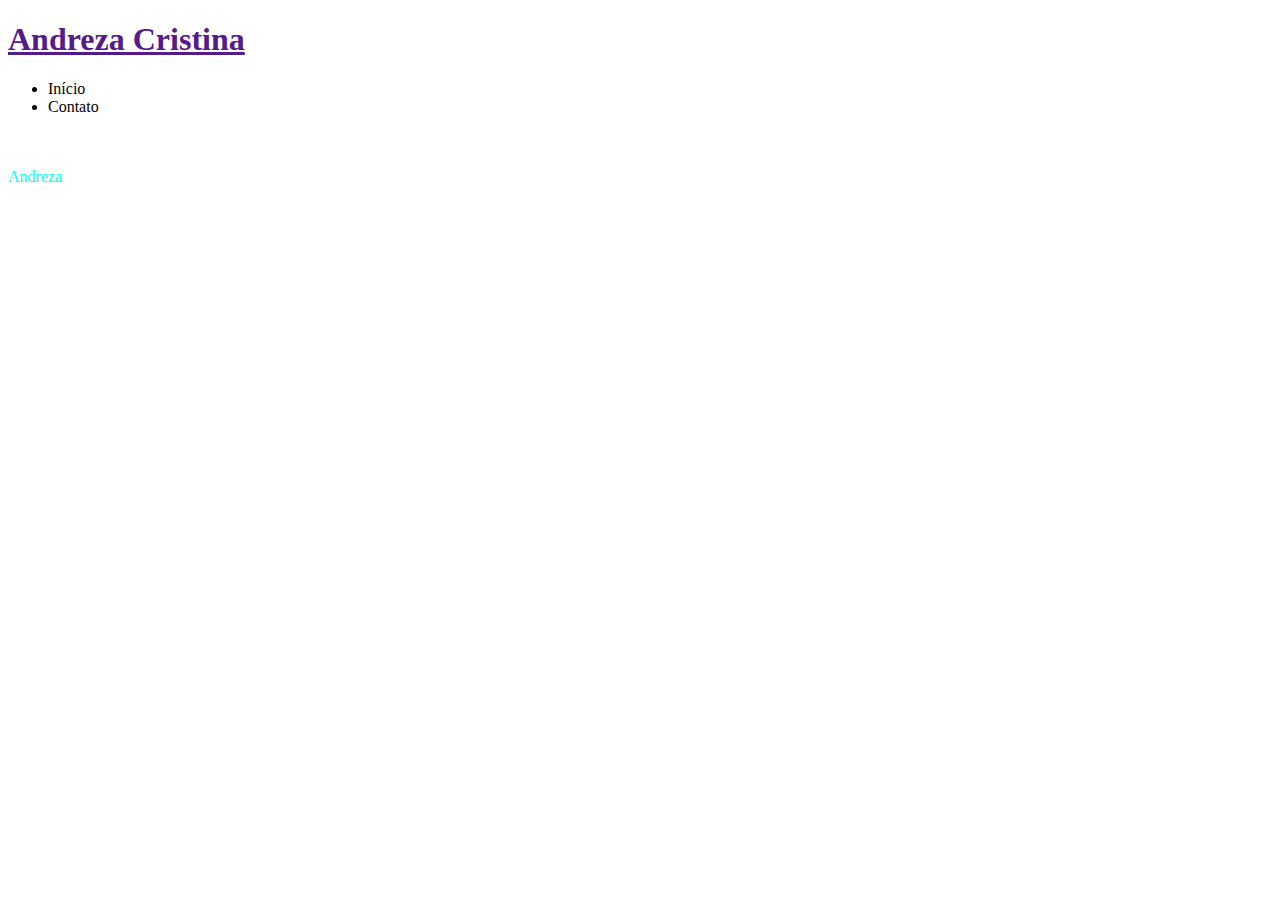
==== index.html @ 145d5660 "cabeçalho" ====
<!DOCTYPE html>
<html lang="pt-br">
    <head>
        <title></title>
        <meta charset="utf-8">
	    <meta name="viewport" content="width=device-width, initial-scale=1">
        <link rel="stylesheet" href="css/style.css">
    </head>
    <body>
        <header>
            <h1>
                <a href="">Andreza Cristina</a>
            </h1>
            <ul>
                <li>Início</li>
                <li>Contato</li>
            </ul>
        </header>
       <nav>
            
       </nav>
        <p>
            Andreza 
        </p>
        <script src="js/script.js"></script>

    </body>


</html>
---- css/style.css ----
p{
    color: aqua;
}

header{
    padding: auto;
}

nav{
    padding: 10px;
}
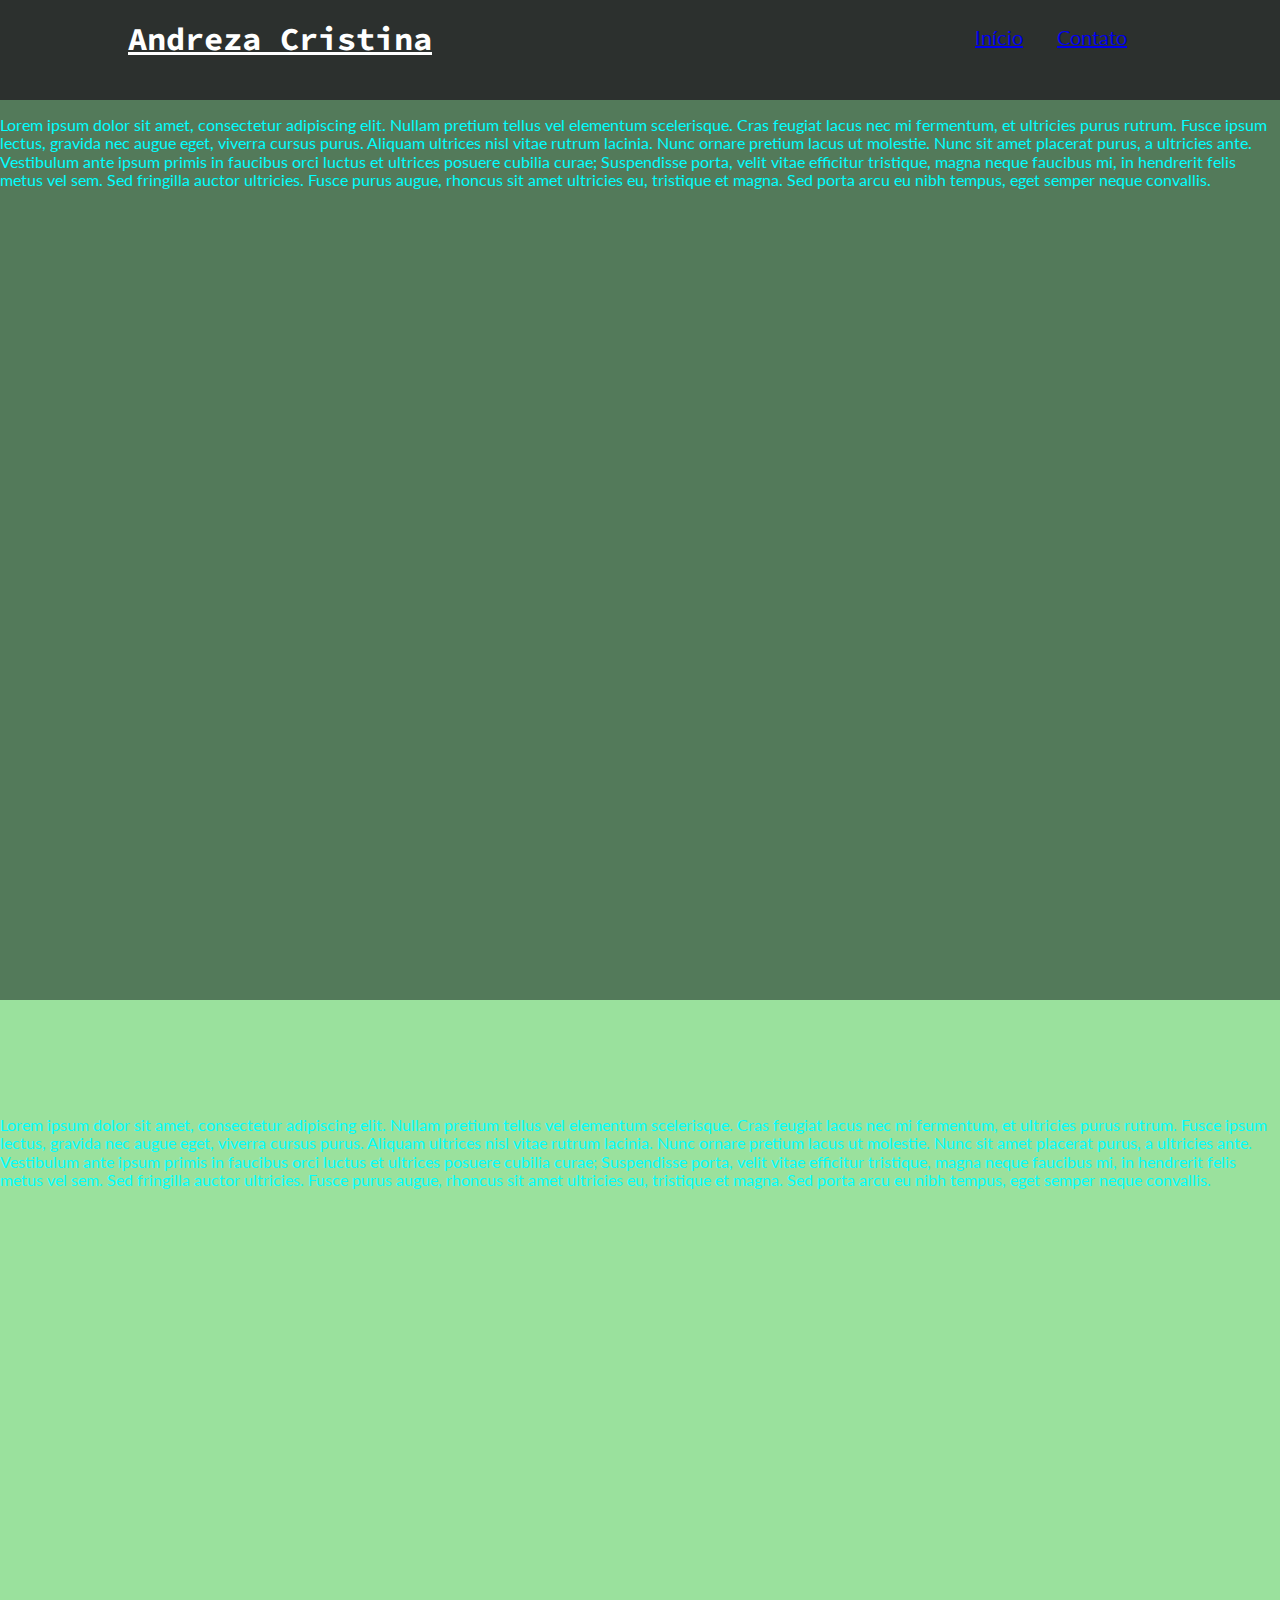
==== commit 510009b8: "design responsivo" ====
--- a/index.html
+++ b/index.html
@@ -5,23 +5,47 @@
         <meta charset="utf-8">
 	    <meta name="viewport" content="width=device-width, initial-scale=1">
         <link rel="stylesheet" href="css/style.css">
-    </head>
+        <link rel="preconnect" href="https://fonts.googleapis.com">
+        <link rel="preconnect" href="https://fonts.gstatic.com" crossorigin>
+        <link rel="stylesheet" href="https://fonts.googleapis.com/css2?family=Material+Symbols+Outlined:opsz,wght,FILL,GRAD@20..48,100..700,0..1,-50..200" />
+        
+        <link href="https://fonts.googleapis.com/css2?family=Lato:ital,wght@1,300&family=Source+Code+Pro&display=swap" rel="stylesheet">
+        </head>
+        
     <body>
-        <header>
-            <h1>
-                <a href="">Andreza Cristina</a>
-            </h1>
-            <ul>
-                <li>Início</li>
-                <li>Contato</li>
-            </ul>
+        <header class="header">
+            <div class="container">
+                <h1 class="logo">
+                <a class="logo-item" href="">Andreza Cristina</a>
+                </h1>
+                <nav class="header-nav">
+                    <ul class="header-nav-list">
+                        <li class="header-nav-list-item"><a href="#ancora1">Início</a></li>
+                        <li class="header-nav-list-item"><a href="#ancora2">Contato</a></li>
+                        <!-- <span class="material-symbols-outlined">
+                            menu
+                        </span>
+                        <span class="material-symbols-outlined">
+                            close
+                        </span>
+                        
+                        <span class="material-symbols-outlined">
+                            arrow_circle_up
+                        </span> -->
+                    </ul>
+                </nav>
+           </div>
         </header>
-       <nav>
-            
-       </nav>
-        <p>
-            Andreza 
-        </p>
+        <div class="single-page pagina-inicial"  id="ancora1"> 
+            <p>
+                Lorem ipsum dolor sit amet, consectetur adipiscing elit. Nullam pretium tellus vel elementum scelerisque. Cras feugiat lacus nec mi fermentum, et ultricies purus rutrum. Fusce ipsum lectus, gravida nec augue eget, viverra cursus purus. Aliquam ultrices nisl vitae rutrum lacinia. Nunc ornare pretium lacus ut molestie. Nunc sit amet placerat purus, a ultricies ante. Vestibulum ante ipsum primis in faucibus orci luctus et ultrices posuere cubilia curae; Suspendisse porta, velit vitae efficitur tristique, magna neque faucibus mi, in hendrerit felis metus vel sem. Sed fringilla auctor ultricies. Fusce purus augue, rhoncus sit amet ultricies eu, tristique et magna. Sed porta arcu eu nibh tempus, eget semper neque convallis.
+            </p>
+        </div>
+        <div class="single-page pagina-contato" id="ancora2">
+            <p>
+                Lorem ipsum dolor sit amet, consectetur adipiscing elit. Nullam pretium tellus vel elementum scelerisque. Cras feugiat lacus nec mi fermentum, et ultricies purus rutrum. Fusce ipsum lectus, gravida nec augue eget, viverra cursus purus. Aliquam ultrices nisl vitae rutrum lacinia. Nunc ornare pretium lacus ut molestie. Nunc sit amet placerat purus, a ultricies ante. Vestibulum ante ipsum primis in faucibus orci luctus et ultrices posuere cubilia curae; Suspendisse porta, velit vitae efficitur tristique, magna neque faucibus mi, in hendrerit felis metus vel sem. Sed fringilla auctor ultricies. Fusce purus augue, rhoncus sit amet ultricies eu, tristique et magna. Sed porta arcu eu nibh tempus, eget semper neque convallis.
+            </p>
+        </div>
         <script src="js/script.js"></script>
 
     </body>
--- a/css/style.css
+++ b/css/style.css
@@ -1,3 +1,6 @@
+@import "normaliza.css";
+@import "header.css";
+
 p{
     color: aqua;
 }
@@ -8,4 +11,28 @@
 
 nav{
     padding: 10px;
+}
+
+body{
+    font-family: 'Lato', sans-serif;
+    background-color: #474a48;
+}
+.container{
+    margin: 0 auto;
+    width: 1024px;
+}
+html {
+    scroll-behavior: smooth;
+}
+.pagina-inicial{
+    background-color: #537A5A;
+}
+.pagina-contato{
+    background-color: #9AE19D;
+}
+.single-page{
+    display: inline-block;
+    width: 100%;
+    height: 900px;
+    padding-top: 100px;
 }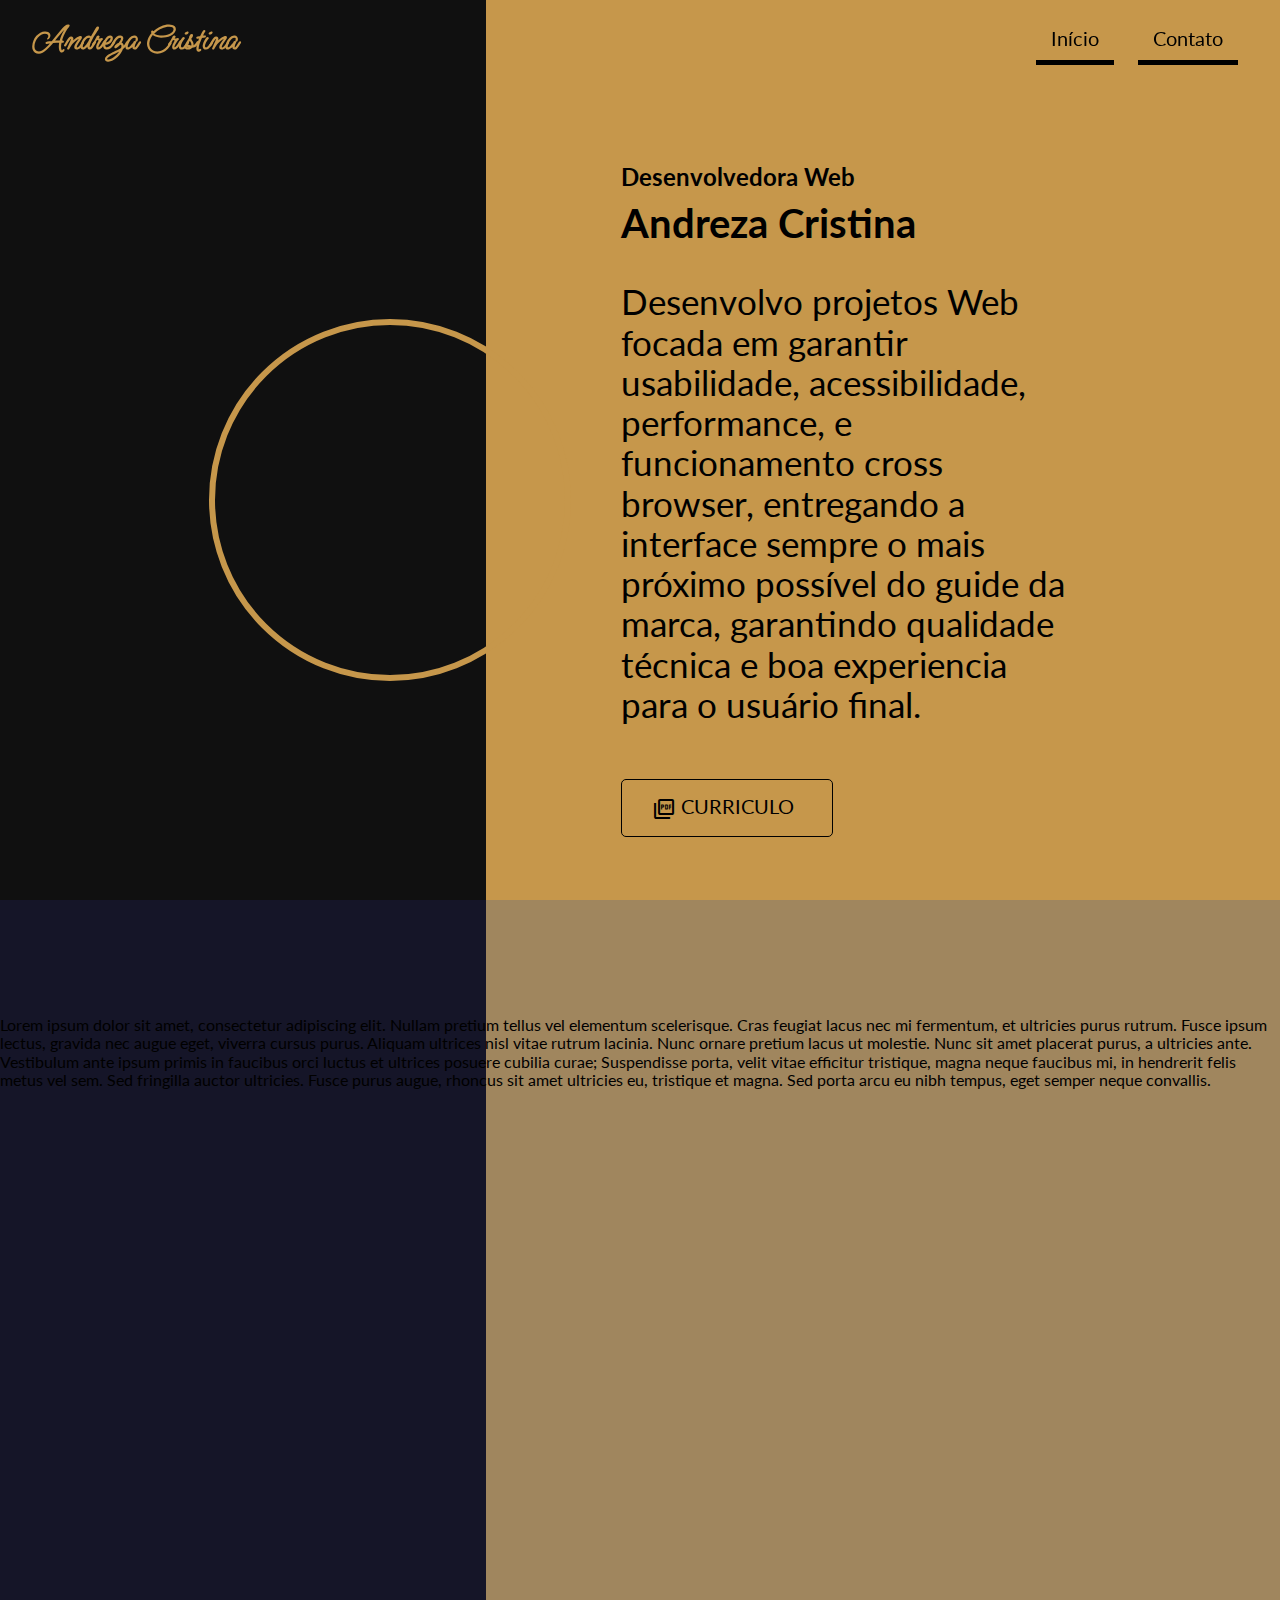
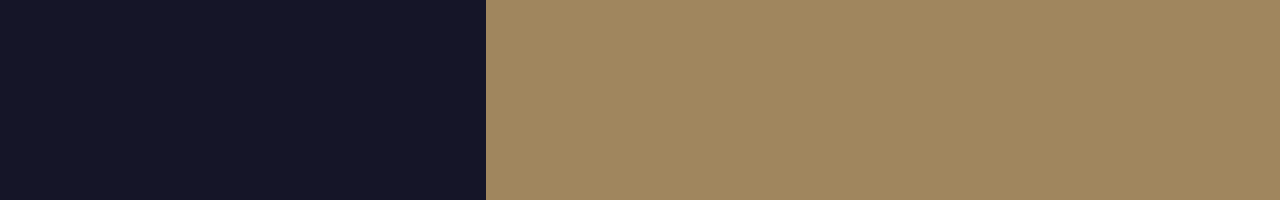
==== commit 234ab574: "estruturando parte de mobile" ====
--- a/index.html
+++ b/index.html
@@ -1,45 +1,57 @@
 <!DOCTYPE html>
 <html lang="pt-br">
     <head>
-        <title></title>
+        <title>Portfolio</title>
         <meta charset="utf-8">
 	    <meta name="viewport" content="width=device-width, initial-scale=1">
         <link rel="stylesheet" href="css/style.css">
         <link rel="preconnect" href="https://fonts.googleapis.com">
         <link rel="preconnect" href="https://fonts.gstatic.com" crossorigin>
         <link rel="stylesheet" href="https://fonts.googleapis.com/css2?family=Material+Symbols+Outlined:opsz,wght,FILL,GRAD@20..48,100..700,0..1,-50..200" />
-        
-        <link href="https://fonts.googleapis.com/css2?family=Lato:ital,wght@1,300&family=Source+Code+Pro&display=swap" rel="stylesheet">
-        </head>
+        <link href="https://fonts.googleapis.com/css2?family=Allura&family=Lato:ital,wght@1,300&family=Ms+Madi&family=Source+Code+Pro&display=swap" rel="stylesheet">  
+        <meta name="viewport" content="width=device-width, initial-scale=1">
+    </head>
         
     <body>
         <header class="header">
             <div class="container">
                 <h1 class="logo">
-                <a class="logo-item" href="">Andreza Cristina</a>
+                    <a class="logo-item" href="">Andreza Cristina</a>
                 </h1>
                 <nav class="header-nav">
                     <ul class="header-nav-list">
                         <li class="header-nav-list-item"><a href="#ancora1">Início</a></li>
-                        <li class="header-nav-list-item"><a href="#ancora2">Contato</a></li>
-                        <!-- <span class="material-symbols-outlined">
-                            menu
-                        </span>
-                        <span class="material-symbols-outlined">
-                            close
-                        </span>
-                        
-                        <span class="material-symbols-outlined">
-                            arrow_circle_up
-                        </span> -->
+                        <li class="header-nav-list-item"><a href="#ancora2">Contato</a></li>                    
                     </ul>
+                    <span class="material-symbols-outlined">
+                        menu
+                    </span>
                 </nav>
            </div>
         </header>
-        <div class="single-page pagina-inicial"  id="ancora1"> 
-            <p>
-                Lorem ipsum dolor sit amet, consectetur adipiscing elit. Nullam pretium tellus vel elementum scelerisque. Cras feugiat lacus nec mi fermentum, et ultricies purus rutrum. Fusce ipsum lectus, gravida nec augue eget, viverra cursus purus. Aliquam ultrices nisl vitae rutrum lacinia. Nunc ornare pretium lacus ut molestie. Nunc sit amet placerat purus, a ultricies ante. Vestibulum ante ipsum primis in faucibus orci luctus et ultrices posuere cubilia curae; Suspendisse porta, velit vitae efficitur tristique, magna neque faucibus mi, in hendrerit felis metus vel sem. Sed fringilla auctor ultricies. Fusce purus augue, rhoncus sit amet ultricies eu, tristique et magna. Sed porta arcu eu nibh tempus, eget semper neque convallis.
-            </p>
+        <div class="single-page display-flex justify-content flex-align pagina-inicial"  id="ancora1"> 
+            <!-- inicio conteudo -->
+            <div class="display-flex justify-content flex-align">
+                <div class="foto display-flex"></div>
+                <div class="conteudo display-flex flex-column">
+                    <h2 class="titulo">
+                        Desenvolvedora Web    
+                    </h2>
+                    
+                    <h2 class="subtitulo">Andreza Cristina</h2>
+                    <p class="descricao">
+                        Desenvolvo projetos Web focada em garantir usabilidade, acessibilidade, performance, e funcionamento cross browser, entregando a interface sempre o mais próximo possível do guide da marca, garantindo qualidade técnica e boa experiencia para o usuário final.            
+                    </p>
+                    <a class="botao" href="assets/curriculo.pdf" target="_blank">
+                        <span class="material-symbols-outlined">
+                        picture_as_pdf
+                        </span>
+                        curriculo
+                    </a>        
+
+                </div>
+            </div>
+            <!-- fim inicio conteudo -->
         </div>
         <div class="single-page pagina-contato" id="ancora2">
             <p>
--- a/css/style.css
+++ b/css/style.css
@@ -1,8 +1,9 @@
 @import "normaliza.css";
 @import "header.css";
+@import "inicio.css";
 
 p{
-    color: aqua;
+    color: #000;
 }
 
 header{
@@ -10,29 +11,72 @@
 }
 
 nav{
-    padding: 10px;
+    padding: 23px;
 }
 
 body{
     font-family: 'Lato', sans-serif;
     background-color: #474a48;
+    overflow-x: hidden;
 }
 .container{
     margin: 0 auto;
-    width: 1024px;
+    width: 95%;
 }
 html {
     scroll-behavior: smooth;
+    height: 100%;
 }
 .pagina-inicial{
-    background-color: #537A5A;
+    background-color: #6C706C;
 }
 .pagina-contato{
-    background-color: #9AE19D;
+    background: rgb(21, 21, 40);
+    background: linear-gradient(90deg, rgb(21, 21, 40) 38%, rgb(160, 134, 94) 38%);  
 }
 .single-page{
     display: inline-block;
-    width: 100%;
-    height: 900px;
+    width: 100vw;
+    height: calc(100vh - 100px);
     padding-top: 100px;
+}
+
+ul a{
+    display: block;
+    padding: 0 2m;
+    line-height: 2.2em;
+    text-decoration: none;
+    color:#000;
+}
+
+ul a:hover {
+    color: #FFF;
+    border-color: #FFF;
+}
+
+.display-flex{
+    display: flex;
+}
+
+.justify-content{
+    justify-content: center;
+}
+.flex-row{
+    flex-direction: row;
+}
+
+.flex-column{
+    flex-direction: column;
+}
+.flex-align{
+    align-items: center;
+}
+.black{
+    color: #000;
+}
+
+@media screen and (max-width: 900px) {
+    .display-flex{
+        display: inline-block;
+    }
 }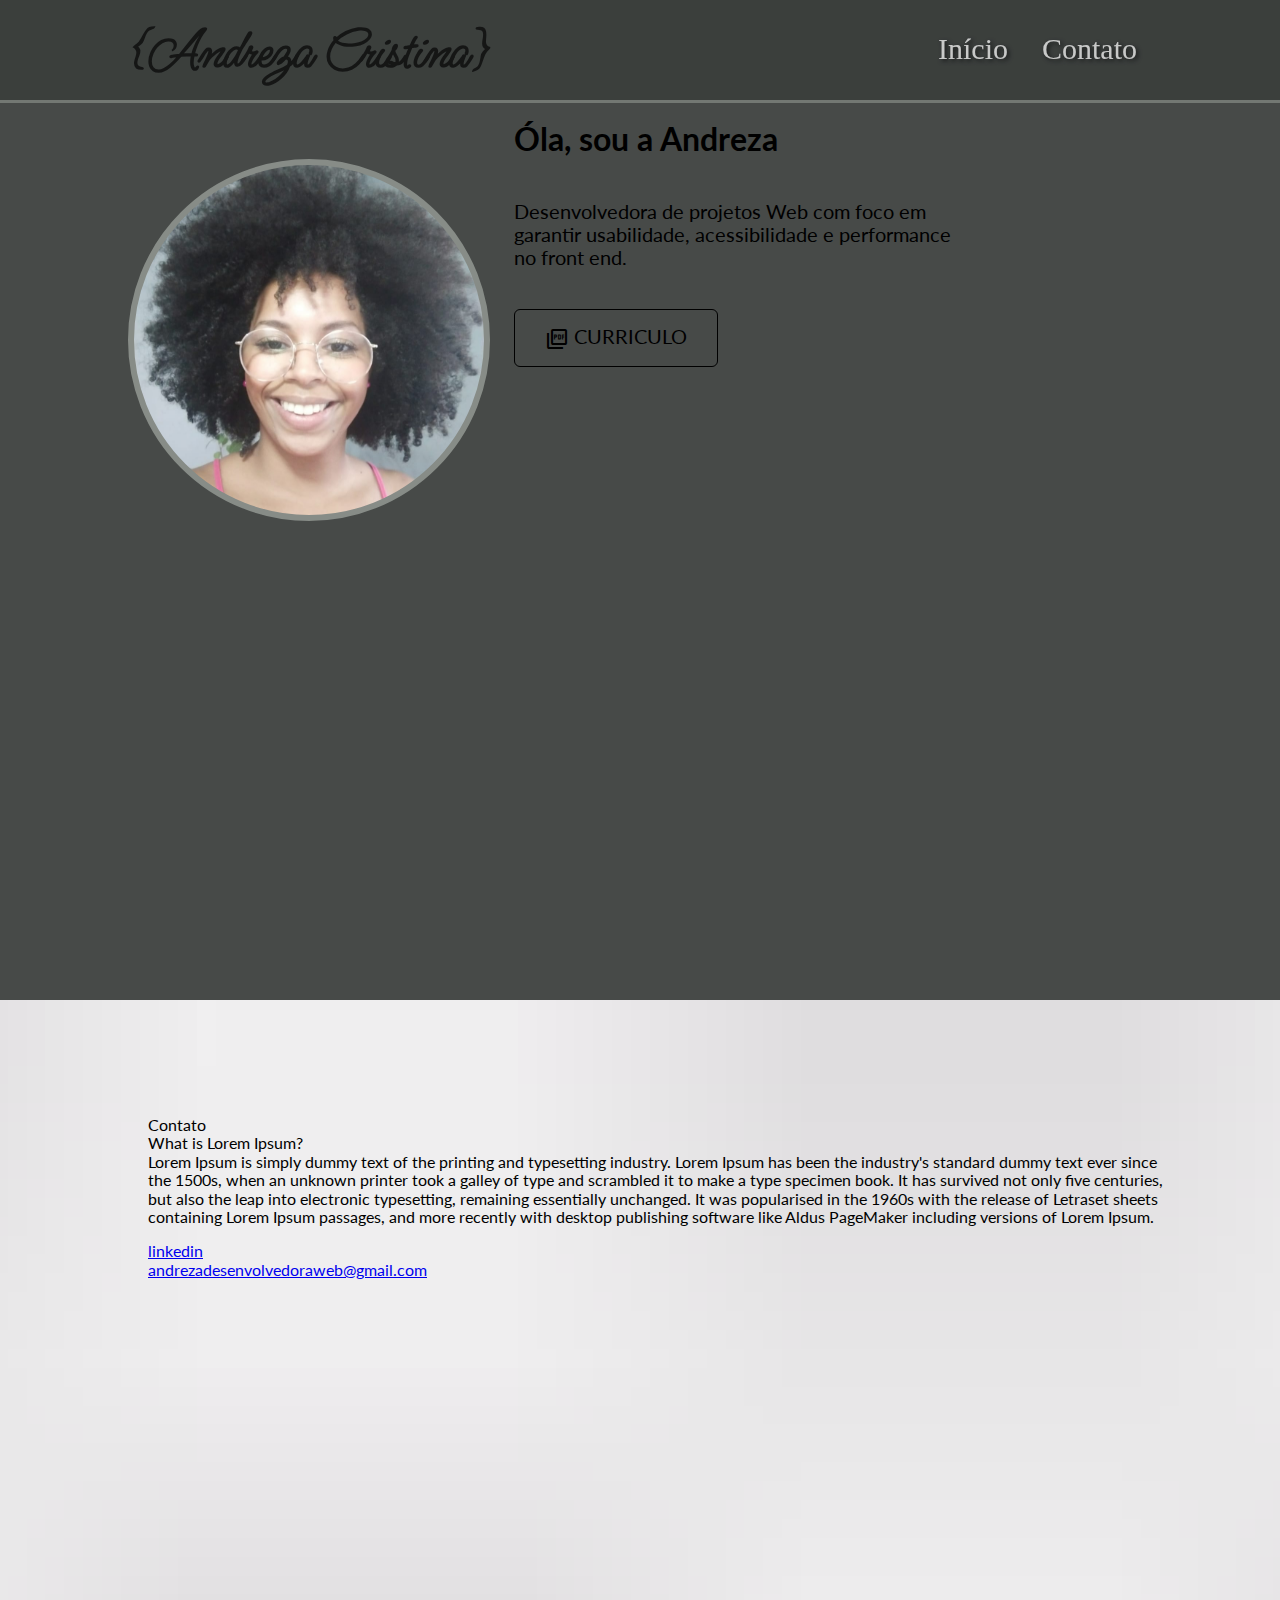
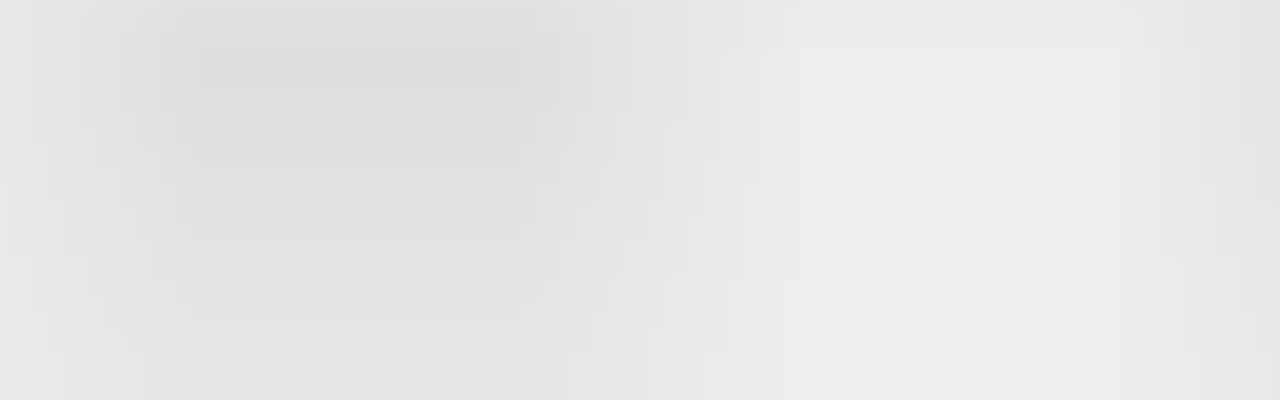
==== commit e0b59aab: "style2" ====
--- a/index.html
+++ b/index.html
@@ -1,63 +1,98 @@
 <!DOCTYPE html>
 <html lang="pt-br">
     <head>
-        <title>Portfolio</title>
+        <title>Andreza Cristina</title>
         <meta charset="utf-8">
 	    <meta name="viewport" content="width=device-width, initial-scale=1">
         <link rel="stylesheet" href="css/style.css">
         <link rel="preconnect" href="https://fonts.googleapis.com">
         <link rel="preconnect" href="https://fonts.gstatic.com" crossorigin>
         <link rel="stylesheet" href="https://fonts.googleapis.com/css2?family=Material+Symbols+Outlined:opsz,wght,FILL,GRAD@20..48,100..700,0..1,-50..200" />
-        <link href="https://fonts.googleapis.com/css2?family=Allura&family=Lato:ital,wght@1,300&family=Ms+Madi&family=Source+Code+Pro&display=swap" rel="stylesheet">  
-        <meta name="viewport" content="width=device-width, initial-scale=1">
+        <link href="https://fonts.googleapis.com/css2?family=Allura&family=Lato:ital,wght@1,300&family=Ms+Madi&family=Source+Code+Pro&display=swap" rel="stylesheet">        
     </head>
         
+    <!--cabeçalho-->
     <body>
         <header class="header">
             <div class="container">
                 <h1 class="logo">
-                    <a class="logo-item" href="">Andreza Cristina</a>
+                   <a class="logo-item" href="">{Andreza Cristina}</a>
                 </h1>
                 <nav class="header-nav">
                     <ul class="header-nav-list">
                         <li class="header-nav-list-item"><a href="#ancora1">Início</a></li>
-                        <li class="header-nav-list-item"><a href="#ancora2">Contato</a></li>                    
+                        <li class="header-nav-list-item"><a href="#ancora2">Contato</a></li>
+                        <!-- <span class="material-symbols-outlined">
+                            menu
+                        </span>
+                        <span class="material-symbols-outlined">
+                            close
+                        </span>
+                        
+                        <span class="material-symbols-outlined">
+                            arrow_circle_up
+                        </span> -->
                     </ul>
-                    <span class="material-symbols-outlined">
-                        menu
-                    </span>
                 </nav>
            </div>
         </header>
-        <div class="single-page display-flex justify-content flex-align pagina-inicial"  id="ancora1"> 
-            <!-- inicio conteudo -->
-            <div class="display-flex justify-content flex-align">
-                <div class="foto display-flex"></div>
-                <div class="conteudo display-flex flex-column">
-                    <h2 class="titulo">
-                        Desenvolvedora Web    
-                    </h2>
-                    
-                    <h2 class="subtitulo">Andreza Cristina</h2>
-                    <p class="descricao">
-                        Desenvolvo projetos Web focada em garantir usabilidade, acessibilidade, performance, e funcionamento cross browser, entregando a interface sempre o mais próximo possível do guide da marca, garantindo qualidade técnica e boa experiencia para o usuário final.            
-                    </p>
+        <!--fim cabeçalho-->
+        <!--pagina inicial-->
+        <div class="single-page pagina-inicial"  id="ancora1"> 
+            <div class="container">
+              <div class="foto"></div>
+               <div class="conteudo">
+                    <h1>
+                        Óla, sou a Andreza
+    
+                    </h1>
+                  <p>
+                        Desenvolvedora de projetos Web com foco em garantir usabilidade, acessibilidade e performance no front end.
+                     <!--<ul class="habilidades">
+                        <li>Habilidades</li>
+                        <li>HTML 5</li>
+                        <li>Responsive Design</li>
+                        <li>Java Script</li>
+                        <li>React</li>
+                        <li>Cross Browser</li>
+                        <li>Git</li>
+                      </ul> -->             
+                  </p>
                     <a class="botao" href="assets/curriculo.pdf" target="_blank">
                         <span class="material-symbols-outlined">
-                        picture_as_pdf
+                            picture_as_pdf
                         </span>
                         curriculo
-                    </a>        
+                    </a>
+
+              </div>
+            </div>
+        </div>
+        <!--fim pagina inicial-->
+        <!--inicio pagina contato-->
+        <div class="single-page pagina-contato" id="ancora2">
+            <div class="container">
+                <div class="conteudo-contato">
+                    <p>
+                        Contato <br>
+                        What is Lorem Ipsum?<br>
+                        Lorem Ipsum is simply dummy text of the printing and typesetting industry. Lorem Ipsum has been the industry's standard dummy text ever since the 1500s, when an unknown printer took a galley of type and scrambled it to make a type specimen book. It has survived not only five centuries, but also the leap into electronic typesetting, remaining essentially unchanged. It was popularised in the 1960s with the release of Letraset sheets containing Lorem Ipsum passages, and more recently with desktop publishing software like Aldus PageMaker including versions of Lorem Ipsum.
+                    </p>
+                    <a href="https://www.linkedin.com/in/andreza-cristina-/">
+                        linkedin
+                    </a> <br>
+                    <a href="#"><E-mail>andrezadesenvolvedoraweb@gmail.com</E-mail></a>
+                           
 
                 </div>
             </div>
-            <!-- fim inicio conteudo -->
-        </div>
-        <div class="single-page pagina-contato" id="ancora2">
-            <p>
-                Lorem ipsum dolor sit amet, consectetur adipiscing elit. Nullam pretium tellus vel elementum scelerisque. Cras feugiat lacus nec mi fermentum, et ultricies purus rutrum. Fusce ipsum lectus, gravida nec augue eget, viverra cursus purus. Aliquam ultrices nisl vitae rutrum lacinia. Nunc ornare pretium lacus ut molestie. Nunc sit amet placerat purus, a ultricies ante. Vestibulum ante ipsum primis in faucibus orci luctus et ultrices posuere cubilia curae; Suspendisse porta, velit vitae efficitur tristique, magna neque faucibus mi, in hendrerit felis metus vel sem. Sed fringilla auctor ultricies. Fusce purus augue, rhoncus sit amet ultricies eu, tristique et magna. Sed porta arcu eu nibh tempus, eget semper neque convallis.
-            </p>
-        </div>
+                <!--fim pagina contato-->
+                <!--inicio rodape-->
+                <!--<footer class="footer">
+                    <p>AndrezaCri</p>
+                    <p><a href="https://github.com/AndrezaCri/portfolio.git">Git</a></p>
+                </footer>-->
+            <!--fim rodape-->
         <script src="js/script.js"></script>
 
     </body>
--- a/css/style.css
+++ b/css/style.css
@@ -1,43 +1,25 @@
 @import "normaliza.css";
 @import "header.css";
 @import "inicio.css";
-
-p{
-    color: #000;
-}
-
-header{
-    padding: auto;
-}
-
-nav{
-    padding: 23px;
-}
+@import "contato.css";
+/*@import "footer.css";*/
 
 body{
     font-family: 'Lato', sans-serif;
     background-color: #474a48;
-    overflow-x: hidden;
 }
 .container{
     margin: 0 auto;
-    width: 95%;
+    width: 1024px;
 }
 html {
     scroll-behavior: smooth;
-    height: 100%;
 }
-.pagina-inicial{
-    background-color: #6C706C;
-}
-.pagina-contato{
-    background: rgb(21, 21, 40);
-    background: linear-gradient(90deg, rgb(21, 21, 40) 38%, rgb(160, 134, 94) 38%);  
-}
+
 .single-page{
     display: inline-block;
-    width: 100vw;
-    height: calc(100vh - 100px);
+    width: 100%;
+    height: 900px;
     padding-top: 100px;
 }
 
@@ -46,37 +28,14 @@
     padding: 0 2m;
     line-height: 2.2em;
     text-decoration: none;
-    color:#000;
+    color: #fff;
+    font-family: 'Times New Roman', Times, serif;
+    text-shadow: 2px 2px 4px #000000;
+    font-size: 30px;
+
 }
 
 ul a:hover {
-    color: #FFF;
-    border-color: #FFF;
-}
-
-.display-flex{
-    display: flex;
-}
-
-.justify-content{
-    justify-content: center;
-}
-.flex-row{
-    flex-direction: row;
-}
-
-.flex-column{
-    flex-direction: column;
-}
-.flex-align{
-    align-items: center;
-}
-.black{
     color: #000;
-}
-
-@media screen and (max-width: 900px) {
-    .display-flex{
-        display: inline-block;
-    }
+    width: auto;
 }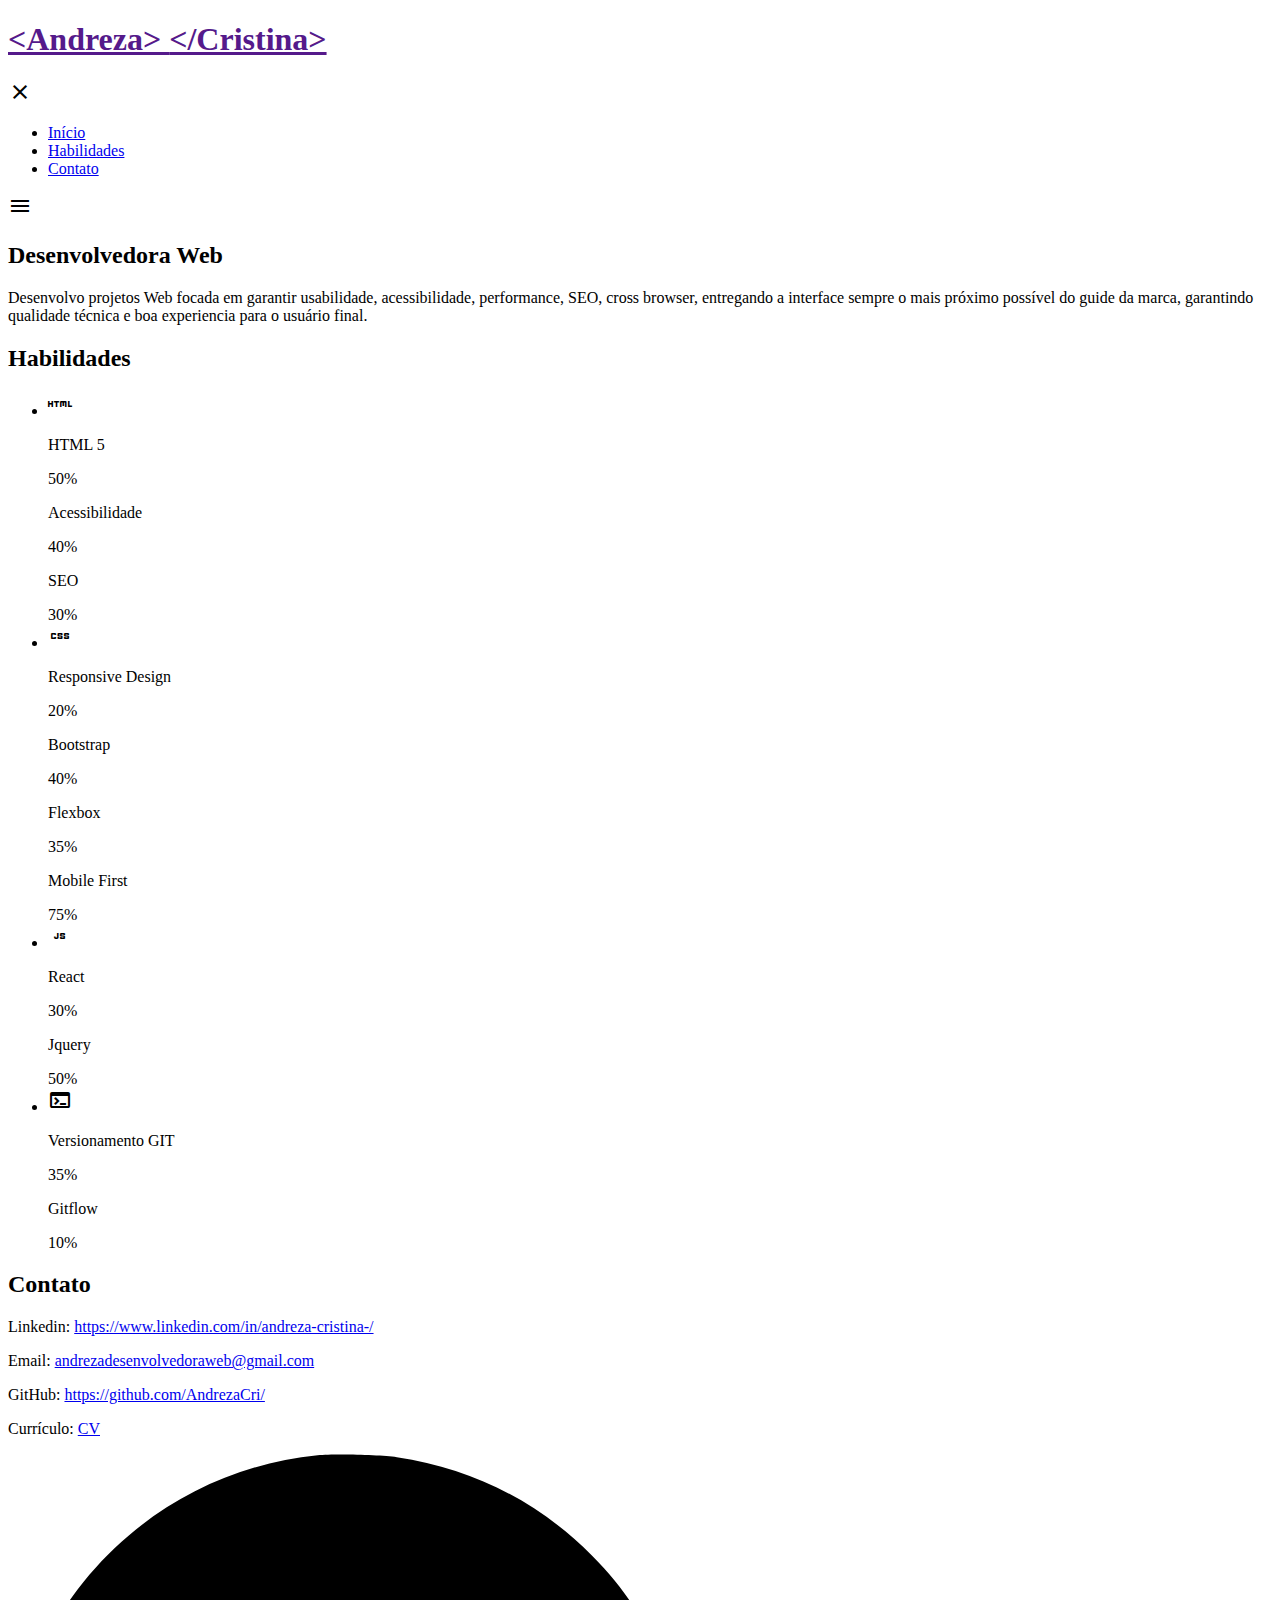
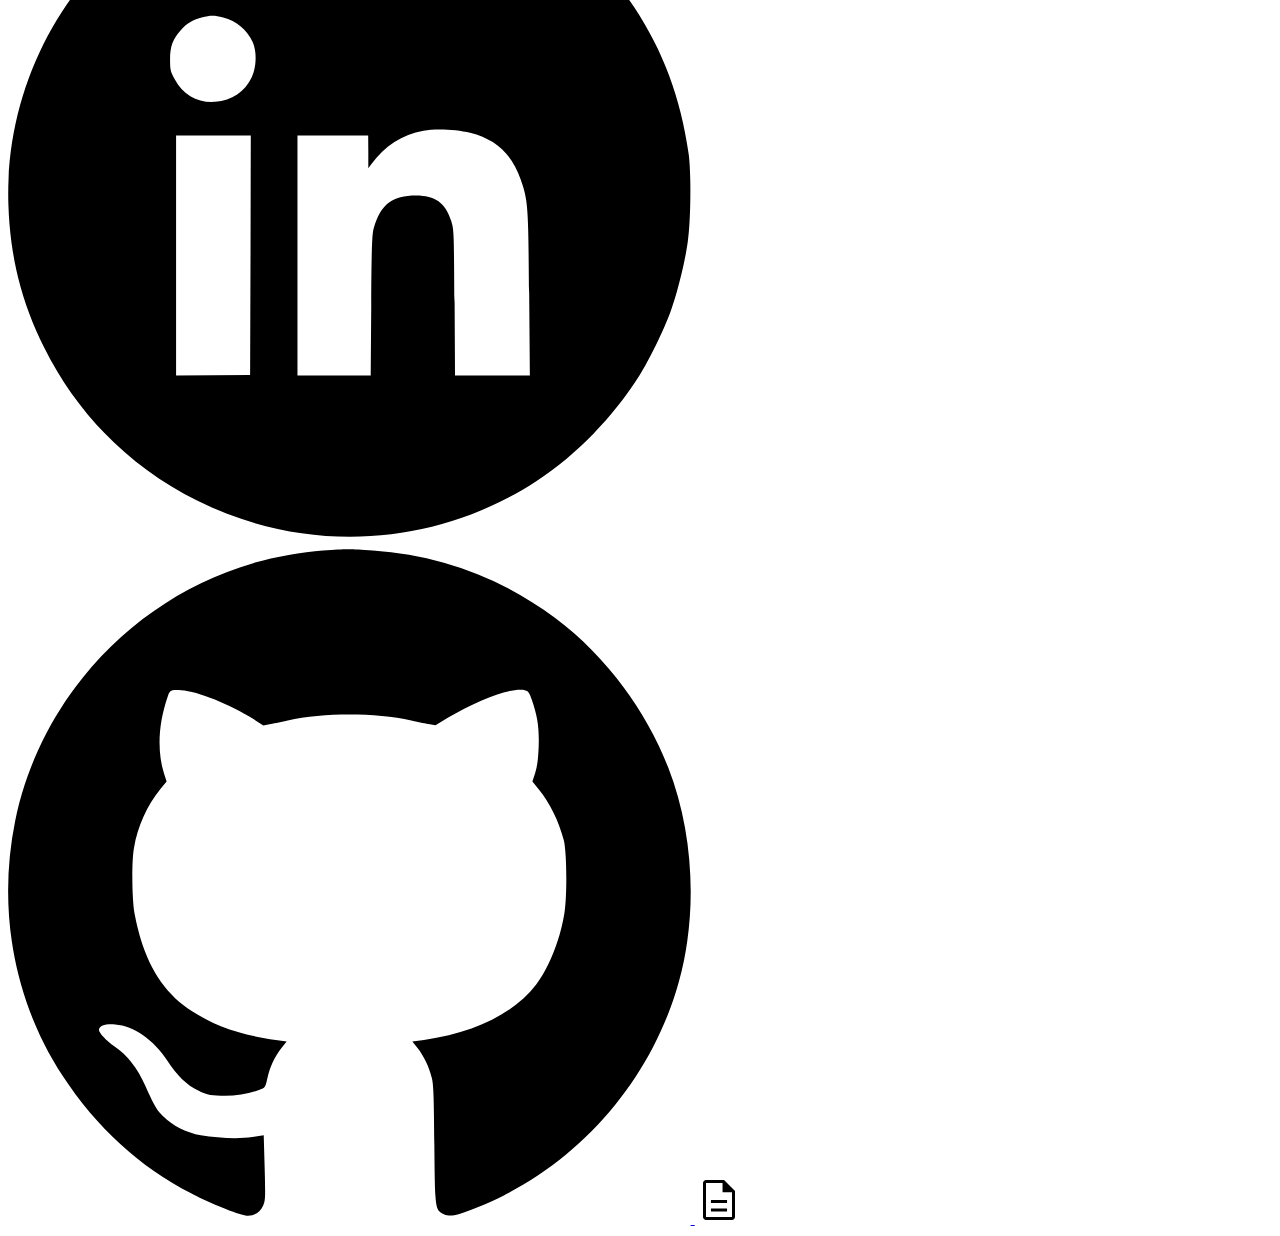
==== commit 7027ba95: "arquivo minifier" ====
--- a/index.html
+++ b/index.html
@@ -1,101 +1,154 @@
 <!DOCTYPE html>
 <html lang="pt-br">
     <head>
-        <title>Andreza Cristina</title>
+        <title>Portfolio</title>
         <meta charset="utf-8">
-	    <meta name="viewport" content="width=device-width, initial-scale=1">
-        <link rel="stylesheet" href="css/style.css">
+        <meta name="description" content="Desenvolvimento Frontend focado em acessibilidade, usabilidade, perfomance, metricas e performance"/>
+        <meta name="keywords" content="criação de sites, criação de sites,
+        sites profissionais, sites responsivos, sites mobile, mobile sites, desenvolvimento de web site, programadora html, wordpress, html5, css, css3, web standards, tableless, seo, acessibilidade, website, freelancer" />
+        <meta name="viewport" content="width=device-width, initial-scale=1">
+        <link rel="stylesheet" href="style.min.css">
         <link rel="preconnect" href="https://fonts.googleapis.com">
         <link rel="preconnect" href="https://fonts.gstatic.com" crossorigin>
         <link rel="stylesheet" href="https://fonts.googleapis.com/css2?family=Material+Symbols+Outlined:opsz,wght,FILL,GRAD@20..48,100..700,0..1,-50..200" />
-        <link href="https://fonts.googleapis.com/css2?family=Allura&family=Lato:ital,wght@1,300&family=Ms+Madi&family=Source+Code+Pro&display=swap" rel="stylesheet">        
     </head>
         
-    <!--cabeçalho-->
     <body>
         <header class="header">
-            <div class="container">
-                <h1 class="logo">
-                   <a class="logo-item" href="">{Andreza Cristina}</a>
-                </h1>
-                <nav class="header-nav">
-                    <ul class="header-nav-list">
-                        <li class="header-nav-list-item"><a href="#ancora1">Início</a></li>
-                        <li class="header-nav-list-item"><a href="#ancora2">Contato</a></li>
-                        <!-- <span class="material-symbols-outlined">
-                            menu
+
+            <h1 class="logo">
+                <a class="logo-item" href="">&lt;Andreza&gt; <span>&lt;/Cristina&gt;</span></a>
+            </h1>
+            <nav class="header-nav" id="header">
+                <span class="material-symbols-outlined" onclick="fecharMenu()">
+                    close
+                </span>
+                <ul class="header-nav-list">
+                    <li class="header-nav-list-item"><a href="#inicio">Início</a></li>
+                    <li class="header-nav-list-item"><a href="#habilidades">Habilidades</a></li>
+                    <li class="header-nav-list-item"><a href="#contato">Contato</a></li>
+                </ul>
+            </nav>
+            <nav class="header-nav-mobile" >
+                <span class="material-symbols-outlined" onclick="exibirMenu()">
+                    menu
+                </span>
+            </nav>
+        </header>
+        <div class="single-page pagina-inicial"  id="inicio"> 
+            <!-- inicio conteudo -->
+            <div class="conteudo-mobile display-flex justify-content flex-align position-relative wrap-content">
+                <div class="foto display-flex"></div>
+                <div class="conteudo display-flex flex-column ">
+                    <h2 class="titulo">
+                        Desenvolvedora Web    
+                    </h2>                    
+                    
+                    <p class="descricao">
+                        Desenvolvo projetos Web focada em garantir usabilidade, acessibilidade, performance, SEO, cross browser, entregando a interface sempre o mais próximo possível do guide da marca, garantindo qualidade técnica e boa experiencia para o usuário final.            
+                    </p>                    
+                </div>
+            </div>
+            <!-- fim inicio conteudo -->
+        </div>
+        
+        <div class="single-page" id="habilidades">
+            
+            <div class="container-page conteudo-mobile">              
+                <h2 class="page-titulo">Habilidades</h2>  
+                <ul class="habilidades">                    
+                    <li class="habilidades-list">
+                        <span class="material-symbols-outlined habilidades-linguagem">
+                        html
                         </span>
-                        <span class="material-symbols-outlined">
-                            close
+                        <p>HTML 5</p>
+                        <div class="bar-progress"><span style="left: 50%;">50%</span></div>
+                        <p>Acessibilidade</p>
+                        <div class="bar-progress"><span style="left: 40%;">40%</span></div>
+                        <p>SEO</p>
+                        <div class="bar-progress"><span  style="left: 30%;">30%</span></div>
+
+                    </li>
+                    <li class="habilidades-list">
+                        <span class="material-symbols-outlined habilidades-linguagem">
+                        css
                         </span>
+                        <p>Responsive Design</p>
+                        <div class="bar-progress"><span style="left: 20%;">20%</span></div>
+                        <p>Bootstrap</p>
+                        <div class="bar-progress"><span style="left: 40%;">40%</span></div>
+                        <p>Flexbox</p>
+                        <div class="bar-progress"><span style="left: 30%;">35%</span></div>
+                        <p>Mobile First</p>
+                        <div class="bar-progress"><span style="left: 75%;">75%</span></div>
+                    </li>
+
+   
+                    <li class="habilidades-list">
+                        <span class="material-symbols-outlined habilidades-linguagem">
+                        javascript
+                        </span>
+                        <p>React</p>
+                        <div class="bar-progress"><span style="left: 30%;">30%</span></div>
+                        <p>Jquery</p>
+                        <div class="bar-progress"><span style="left: 50%;">50%</span></div>
+                    </li>
+
+                    <li class="habilidades-list">
+                        <span class="material-symbols-outlined habilidades-linguagem">
+                        terminal
+                        </span>
+                        <p>Versionamento GIT</p>
+                        <div class="bar-progress"><span style="left: 30%;">35%</span></div>
+                        <p>Gitflow</p>
+                        <div class="bar-progress"><span style="left: 10%;">10%</span></div>
                         
-                        <span class="material-symbols-outlined">
-                            arrow_circle_up
-                        </span> -->
-                    </ul>
-                </nav>
-           </div>
-        </header>
-        <!--fim cabeçalho-->
-        <!--pagina inicial-->
-        <div class="single-page pagina-inicial"  id="ancora1"> 
-            <div class="container">
-              <div class="foto"></div>
-               <div class="conteudo">
-                    <h1>
-                        Óla, sou a Andreza
-    
-                    </h1>
-                  <p>
-                        Desenvolvedora de projetos Web com foco em garantir usabilidade, acessibilidade e performance no front end.
-                     <!--<ul class="habilidades">
-                        <li>Habilidades</li>
-                        <li>HTML 5</li>
-                        <li>Responsive Design</li>
-                        <li>Java Script</li>
-                        <li>React</li>
-                        <li>Cross Browser</li>
-                        <li>Git</li>
-                      </ul> -->             
-                  </p>
-                    <a class="botao" href="assets/curriculo.pdf" target="_blank">
-                        <span class="material-symbols-outlined">
-                            picture_as_pdf
-                        </span>
-                        curriculo
-                    </a>
-
-              </div>
+                    </li>
+                </ul> 
+               
             </div>
         </div>
-        <!--fim pagina inicial-->
-        <!--inicio pagina contato-->
-        <div class="single-page pagina-contato" id="ancora2">
-            <div class="container">
+        <div class="single-page" id="contato">
+            <div class="container-page">
+                <h2 class="page-titulo">Contato</h2>  
                 <div class="conteudo-contato">
+                    <p> 
+                        Linkedin:
+                        <a href="https://www.linkedin.com/in/andreza-cristina-/" title="Linkedin" target="_blank">
+                            https://www.linkedin.com/in/andreza-cristina-/
+                        </a>
+                    </p>
                     <p>
-                        Contato <br>
-                        What is Lorem Ipsum?<br>
-                        Lorem Ipsum is simply dummy text of the printing and typesetting industry. Lorem Ipsum has been the industry's standard dummy text ever since the 1500s, when an unknown printer took a galley of type and scrambled it to make a type specimen book. It has survived not only five centuries, but also the leap into electronic typesetting, remaining essentially unchanged. It was popularised in the 1960s with the release of Letraset sheets containing Lorem Ipsum passages, and more recently with desktop publishing software like Aldus PageMaker including versions of Lorem Ipsum.
+                        Email:
+                        <a href="mailto:andrezadesenvolvedoraweb@gmail.com" title="Email">andrezadesenvolvedoraweb@gmail.com</a>
                     </p>
-                    <a href="https://www.linkedin.com/in/andreza-cristina-/">
-                        linkedin
-                    </a> <br>
-                    <a href="#"><E-mail>andrezadesenvolvedoraweb@gmail.com</E-mail></a>
-                           
-
-                </div>
+                    <p>
+                        GitHub:
+                        <a href="https://github.com/AndrezaCri/" title="GitHub" target="_blank">https://github.com/AndrezaCri/</a>
+                    </p>
+                    <p>
+                        Currículo:
+                        <a href="assets/curriculo.pdf" title="Currículo" target="_blank">CV</a>
+                    </p>
+                </div>  
+                <div class="conteudo-contato-mobile">
+                    <a class="icones" href="https://www.linkedin.com/in/andreza-cristina-/" target="_blank">
+                        <img src="assets/linkedin.svg" alt="github-icon"/>
+                    </a>
+                        <a class="icones" href="https://github.com/AndrezaCri/" target="_blank">
+                        <img src="assets/github-logo.svg" alt="github-icon"/>
+                    </a>
+                    <a class="icones-curriculo" href="assets/curriculo.pdf" target="_blank">
+                        <img src="assets/description.svg" alt="github-icon"/>
+                    </a>
+                    <br>
+                </div>    
             </div>
-                <!--fim pagina contato-->
-                <!--inicio rodape-->
-                <!--<footer class="footer">
-                    <p>AndrezaCri</p>
-                    <p><a href="https://github.com/AndrezaCri/portfolio.git">Git</a></p>
-                </footer>-->
-            <!--fim rodape-->
-        <script src="js/script.js"></script>
+              
+        </div>
+        <script src="script.min.js"></script>
 
     </body>
 
 
-</html>+</html>
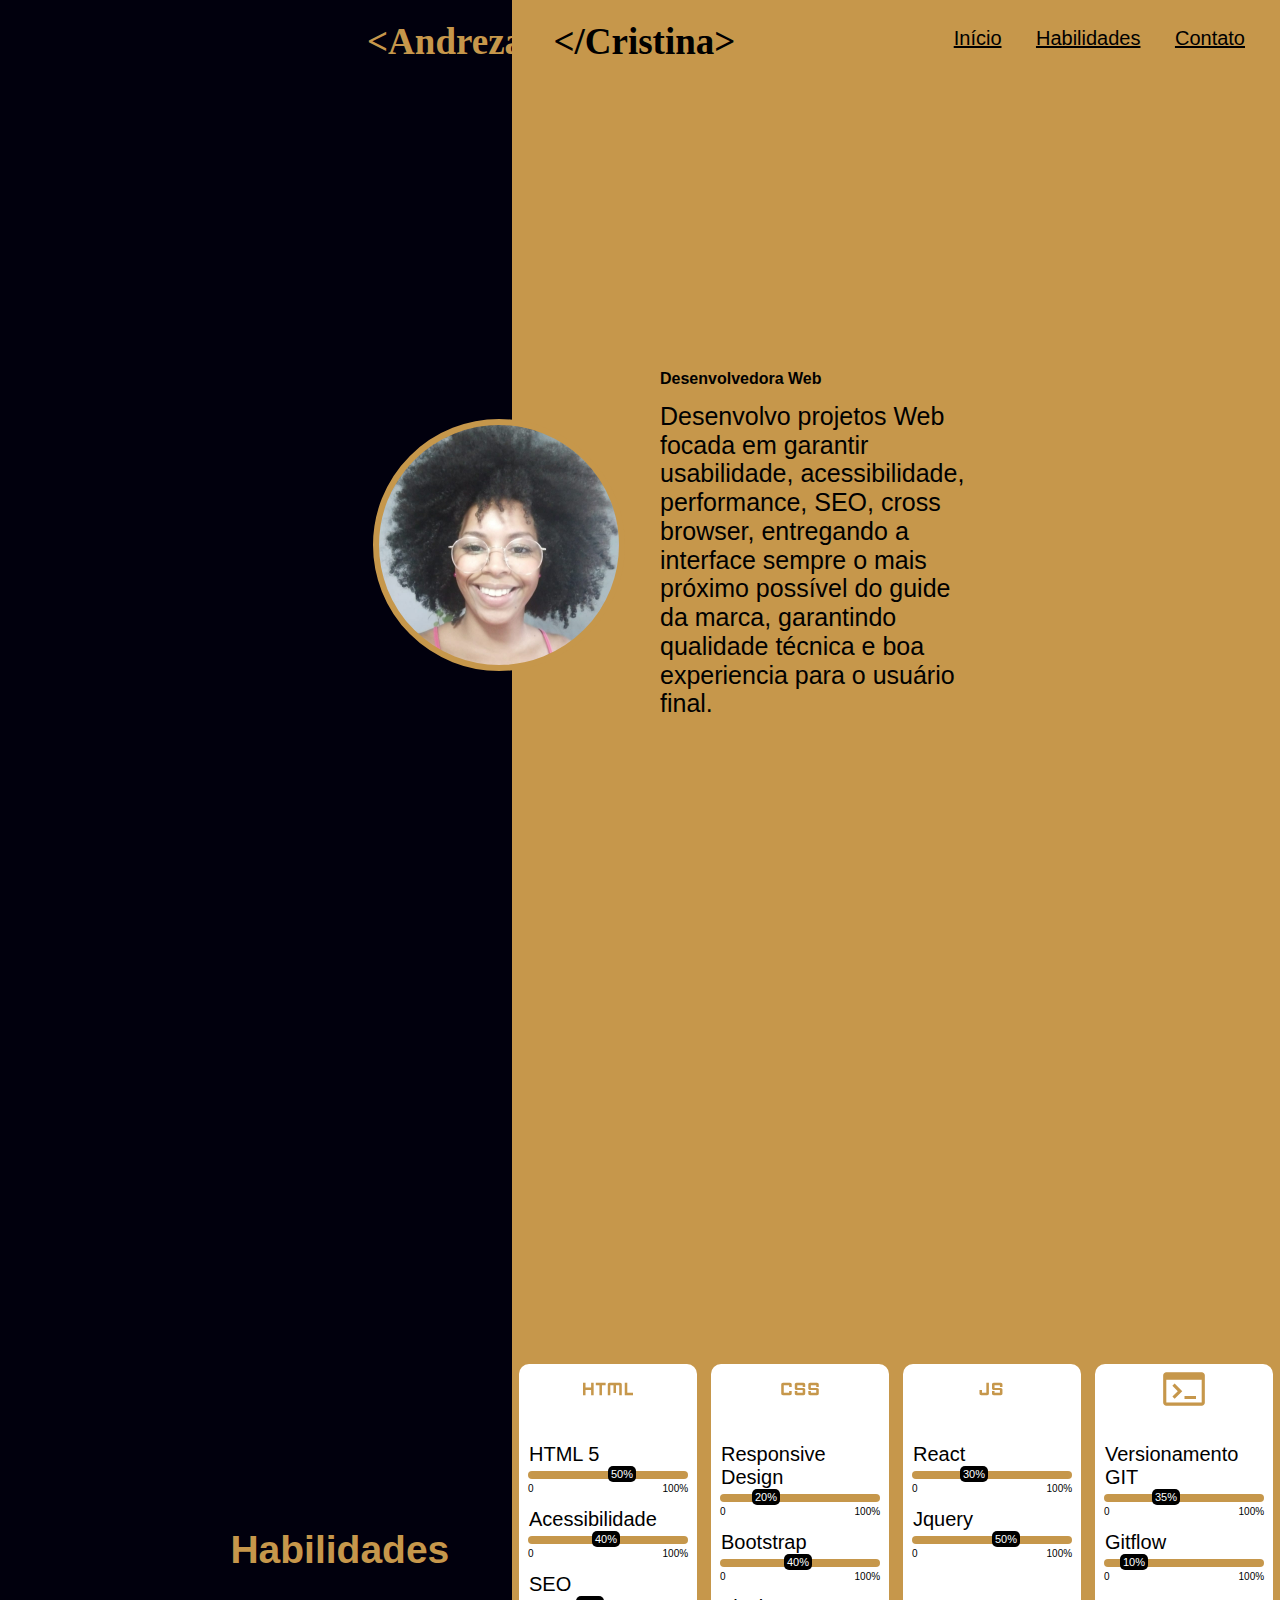
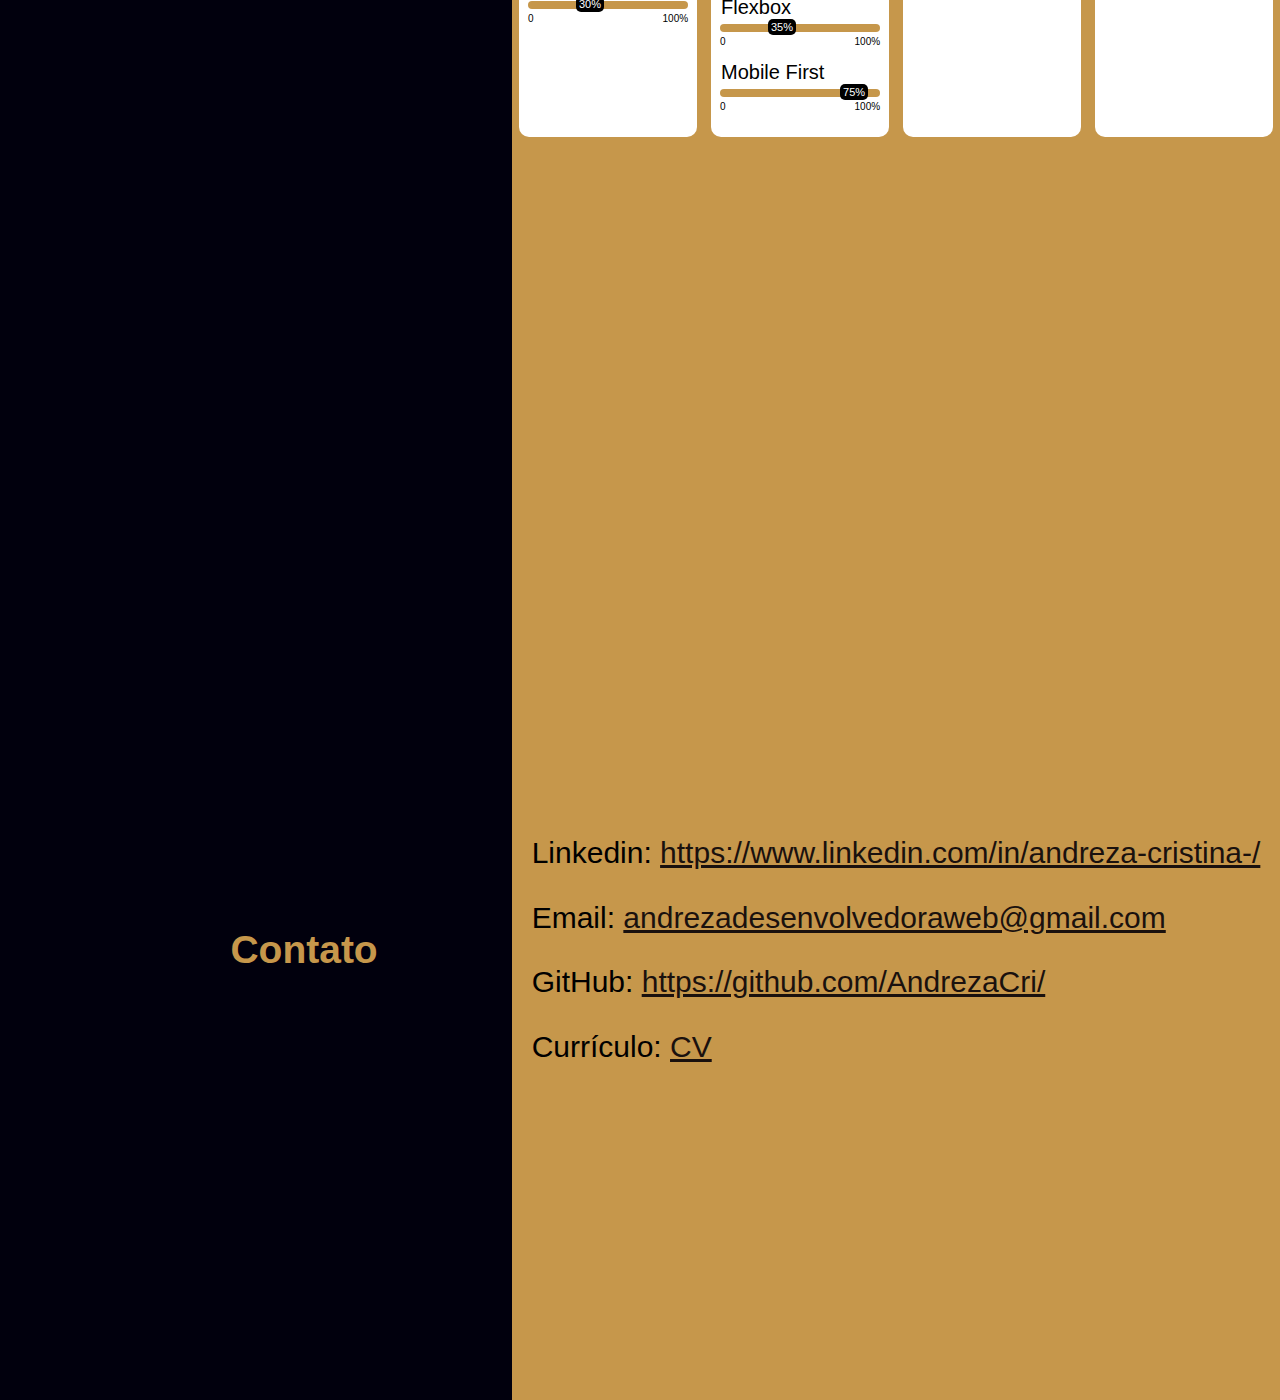
==== commit 1df9a7b3: "modificação do icone curriculo mobile" ====
--- a/index.html
+++ b/index.html
@@ -7,7 +7,7 @@
         <meta name="keywords" content="criação de sites, criação de sites,
         sites profissionais, sites responsivos, sites mobile, mobile sites, desenvolvimento de web site, programadora html, wordpress, html5, css, css3, web standards, tableless, seo, acessibilidade, website, freelancer" />
         <meta name="viewport" content="width=device-width, initial-scale=1">
-        <link rel="stylesheet" href="style.min.css">
+        <link rel="stylesheet" href="./css/style.css">
         <link rel="preconnect" href="https://fonts.googleapis.com">
         <link rel="preconnect" href="https://fonts.gstatic.com" crossorigin>
         <link rel="stylesheet" href="https://fonts.googleapis.com/css2?family=Material+Symbols+Outlined:opsz,wght,FILL,GRAD@20..48,100..700,0..1,-50..200" />
@@ -17,7 +17,7 @@
         <header class="header">
 
             <h1 class="logo">
-                <a class="logo-item" href="">&lt;Andreza&gt; <span>&lt;/Cristina&gt;</span></a>
+                <a class="logo-item" href="#inicio">&lt;Andreza&gt; <span>&lt;/Cristina&gt;</span></a>
             </h1>
             <nav class="header-nav" id="header">
                 <span class="material-symbols-outlined" onclick="fecharMenu()">
@@ -139,7 +139,9 @@
                         <img src="assets/github-logo.svg" alt="github-icon"/>
                     </a>
                     <a class="icones-curriculo" href="assets/curriculo.pdf" target="_blank">
-                        <img src="assets/description.svg" alt="github-icon"/>
+                        <span class="material-symbols-outlined">
+                            description
+                        </span>
                     </a>
                     <br>
                 </div>    
--- a/css/style.css
+++ b/css/style.css
@@ -0,0 +1,491 @@
+@import "normalize.css";
+
+html {
+    scroll-behavior: smooth;
+}
+body{
+    background: rgb(1,0,13);
+    background: linear-gradient(90deg, rgba(1,0,13,1) 40%, rgba(198,151,75,1) 1%);
+    font-family: 'Lato', sans-serif;
+}
+@font-face{ 
+	font-family: 'Lato';
+	src: url('../assets/font/lato/lato-lightitalic-webfont.eot');
+	src: url('../assets/font/lato/lato-lightitalic-webfont.eot?#iefix') format('embedded-opentype'),
+	     url('../assets/font/lato/lato-lightitalic-webfont.woff') format('woff'),
+	     url('../assets/font/lato/lato-lightitalic-webfont.ttf') format('truetype'),
+	     url('../assets/font/lato/lato-lightitalic-webfont.svg#lato-regular') format('svg');
+}
+
+@font-face{ 
+	font-family: 'Ms Madi';
+	src: url('../assets/font/ms-madi/msmadi-regular-webfont.eot');
+	src: url('../assets/font/ms-madi/msmadi-regular-webfont.eot?#iefix') format('embedded-opentype'),
+	     url('../assets/font/ms-madi/msmadi-regular-webfont.woff') format('woff'),
+	     url('../assets/font/ms-madi/msmadi-regular-webfont.ttf') format('truetype'),
+	     url('../assets/font/ms-madi/msmadi-regular-webfont.svg#lato-regular') format('svg');
+}
+
+.display-flex{
+    display: flex;
+}
+.justify-content{
+    justify-content: center;
+}
+.flex-row{
+    flex-direction: row;
+}
+.flex-column{
+    flex-direction: column;
+}
+.flex-align{
+    align-items: center;
+}
+.position-relative{
+    position: relative;
+}
+.single-page{
+    height: 100vh;
+    padding-top: 100px;
+    display: flex;
+    justify-content: center;
+    align-items: center;
+    position: relative;
+}
+.single-page.pagina-inicial{
+    justify-content: left;
+}
+.header{
+    width: 100%;
+    z-index: 100;
+    text-align: left; 
+    position: fixed;
+    display: block;
+    padding: 0 20px 0 20px ;
+    box-sizing: border-box;
+    font-family: 'Lato', sans-serif;
+    background: rgb(1,0,13);
+    background: linear-gradient(90deg, rgba(1,0,13,1) 40%, rgba(198,151,75,1) 1%);
+}
+.header-nav{
+    float: right;
+}
+.header-nav-list{
+    display: inline-block;
+}
+.header-nav-list-item{
+    display: inline-block;
+    padding: 0 15px;
+    font-size: 20px;
+}
+.header-nav-mobile{
+    display: none;
+    
+}
+.logo{
+    font-family: 'Ms Madi', cursive;
+    margin-left: -145px;
+    position: absolute;
+    left: 40%;
+}
+.logo span{
+    color: #000;
+}
+.logo-item{
+    color: rgba(198,151,75,1);
+    font-size: 37px;
+    text-decoration: none;
+}
+ul a{
+    line-height: 2.2em;
+    color: #000;
+    font-size: 20px;
+}
+ul a:hover {
+    color: #000;
+    width: auto;
+}
+
+.material-symbols-outlined{
+    font-size: 14px;
+}
+.foto  {
+    width: 240px;
+    height: 240px;
+    border-radius: 100%;
+    background-image: url("../assets/andreza.jpeg");
+    background-repeat: no-repeat;
+    background-position: center;
+    background-size: 100%;
+    display: inline-block;
+    border-style: solid;
+    border-color: #c6974b;
+    border-width:6px ;
+    margin: 0 0 10px 0px;
+    position: absolute;
+    left: -139px;
+}
+.wrap-content{
+    margin-left: 40%;
+}
+.conteudo{
+    display: inline-block;
+    width: 320px;
+    padding-left: 138px;
+    font-family: 'Lato', sans-serif;
+    margin-left: 10px;
+    padding-top: auto;
+}
+.titulo{
+    font-size: 1em;
+}
+.subtitulo{
+    margin-top: -6px;
+}
+.botao{
+    font-size: 14px;
+    border: 1px solid #000;
+    padding: 8px 25px;
+    display: inline-block;
+    margin-top: 20px;
+    border-radius: 5px;
+    color: #000;
+    text-decoration: none;
+    text-transform: uppercase;
+    margin-right: auto;
+}
+.botao span{
+    vertical-align: middle;
+}
+.conteudo p{
+    font-size: 25px;
+    display: inline-block;
+    width: 100%;
+    color: #000;
+    margin-top: auto;
+}
+.container-page{
+    display:flex;
+    width: 60%;
+    overflow: hidden;
+    margin-left: 40%;
+    justify-content: center;
+    align-items: center;
+}
+.habilidades{
+    display: flex;
+    width: 100%;
+    justify-content: stretch;
+    list-style: none;
+    margin: 0;
+    padding: 0;
+}
+.habilidades li{
+    display: flex;
+    flex: 100%;
+    border-radius: 10px;
+    background-color: #FFF;
+    align-items: center;
+    flex-direction: column;
+    margin: 0 7px;
+    padding-bottom: 40px;
+
+}
+.habilidades p{
+    display: inline-block;
+    text-align: left;
+    padding: 5px 10px;
+    font-size: 20px;    
+    margin: 24px 0 0 0;
+    width: 100%;
+    box-sizing: border-box;
+}
+.page-titulo{
+    font-size: 39px;
+    color: rgba(198,151,75,1);
+    position: absolute;
+    left: 18%;
+}
+.material-symbols-outlined.habilidades-linguagem{
+    font-size: 50px;
+    color: rgba(198,151,75,1);
+}
+.bar-progress{
+    display: inline-block;
+    height: 8px;
+    border-radius: 10px;
+    position: relative;
+    background-color: rgba(198,151,75,1);
+    width: 90%;
+    margin: 0 10px;
+}
+.bar-progress span{
+    background-color: #000;
+    color: #FFF;
+    border-radius: 5px;
+    padding: 2px 3px;
+    font-size: 11px;
+    position: absolute;
+    top: -5px;
+}
+.bar-progress::after{
+    content: '100%';
+    position: absolute;
+    right: 0;
+    top: 12px;
+    font-size: 10px;
+}
+.bar-progress::before{
+    content: '0';
+    position: absolute;
+    left: 0;
+    top: 12px;
+    font-size: 10px;
+}
+.conteudo-contato p{
+    font-size: 30px;
+}
+.conteudo-contato p a{
+    color: #1a110e;
+}
+.header-nav .material-symbols-outlined,
+.conteudo-contato-mobile {
+    display: none;
+}
+@media (max-width: 1024px){
+    .header,
+    body{
+        background: rgba(198,151,75,1);
+    }
+    .header{
+        margin: 0;
+        padding: 0;
+    }
+    .header-nav {
+        display: none;
+        width: 100%;
+        height: 100%;
+        position: fixed;
+        top: 0;
+        left: 0;
+        z-index: 10;
+        background: rgba(198,151,75,1);
+        padding-top: 100px;
+    }
+    .header-nav .material-symbols-outlined{
+        font-size: 52px;
+        position: absolute;
+        top: 10px;
+        right: 10px;
+        display: block;
+    }
+    .header-nav-list-item {
+        display: inline-block;
+        padding: 0 15px;
+        font-size: 20px;
+        width: 100%;
+    }
+    .header-nav-mobile .material-symbols-outlined{
+        font-size: 52px;
+        margin-left: 80px;
+    }
+    .header-nav-mobile{
+        display: inline-block;
+        color: #000;
+        width: 40px;
+        height: 40px;
+        margin-top: 10px;
+    }
+    .logo-item{
+        color: #000;
+    }
+    .single-page{
+        margin: 0;
+        padding: 0;
+        width: 100%;
+        padding-top: 66px;
+        text-align: center;
+        display: flex;
+        height: auto;
+    }
+    .foto{
+        text-align: center;
+        margin: 0;
+        padding: 0;
+        position: relative;
+        left: auto;
+        width: 180px;
+        height: 180px;
+    }
+    .conteudo .pagina-inicial{
+        width: 100%;
+        padding: 0;
+        margin: 0;
+        display: flex;
+        justify-content: right;
+        flex-wrap: wrap;
+        gap: 18px;
+        max-width: 76%;
+        font-size: 40px;
+    }
+    .container-page {
+        display: flex;
+        width: 100%;
+        overflow: hidden;
+        margin: 0;
+        padding: 0;
+        justify-content: center;
+        flex-direction: column;
+    }
+    .logo{
+        width: 80%;
+        position: initial;
+        left: 0;
+        margin: 0;
+        margin-top: 10px;
+        display: inline-block;
+        vertical-align: top;
+    }
+    .titulo{
+        font-size: 30px;
+    }
+    .conteudo-mobile{
+        flex-direction: column;
+        margin-left: 0;
+        margin-bottom: auto;
+    }
+    .conteudo{
+        font-family: 'Lato', sans-serif;
+        margin-left: 0;
+        text-align: center;
+        padding-left: 0;
+        width: 100%;
+        justify-content: center;
+        align-items: center;
+        padding: 0 15px;      
+        box-sizing: border-box;           
+    }
+    .page-titulo {
+        font-size: 44px;
+        position: relative;
+        margin-top: 0;
+        left: 0;
+        color: #000;
+        width: 60%;
+    }
+    .habilidades{
+        margin: 24px;
+        width: 80%;
+    }
+    .conteudo-contato-mobile{
+        display: none;
+    }
+    .icones-curriculo .material-symbols-outlined img {
+        font-size: 60%;
+    }
+
+}
+@media (max-width: 700px){
+    .habilidades {
+        flex-direction: column;
+        margin: 25px;
+        width: 80%;
+    }
+    .habilidades li{
+        margin: 0 7px 24px;
+
+    }
+    .conteudo-contato{
+        margin: 24px;
+        display: inline-block;
+        padding: 24px;
+        width: 100%;
+    }
+    .conteudo-contato-mobile{
+        margin: 24px;
+        display: flex;
+        justify-content: center;
+        width: 100%;
+        flex-direction: column;
+    }
+    .icones{
+        gap: 25px;
+        margin: 35px 0;
+        padding: 0;
+    }
+   
+    .links1, .links2 {
+        height: 52px;
+        width: 52px;
+        background-size: contain;
+        background-position: center;
+        background-repeat: no-repeat;
+    }
+    .conteudo-contato-mobile img {
+        max-width: 50%;
+    }
+    .conteudo-contato{
+        display: none;
+    }
+    .conteudo-contato-mobile p{
+        font-size: 30px;
+        display: inline;
+    }
+    .conteudo-contato-mobile img {
+        max-width: 50%;
+    }
+    .conteudo-contato-mobile{
+        margin: 0;
+        width: 49%;
+    }
+    .single-page .container-page .page-titulo h2{
+    margin-bottom: auto;
+    }
+    .logo{        
+        vertical-align: top;
+    }
+    .logo-item{
+        font-size: 25px;
+    }
+    .header-nav-mobile .material-symbols-outlined{
+        margin-left: 60px;
+    }
+    .icones-curriculo .material-symbols-outlined img {
+        font-size: 60%;
+    }
+        
+}
+@media (max-width: 950px){
+    .single-page {
+        display: flex;
+        justify-content: center;
+    }
+    .habilidades{
+        margin: 0;
+    }
+    .icones-curriculo .material-symbols-outlined img {
+        font-size: 60%;
+    }
+}
+@media (max-width: 541px){
+    .header{
+        margin: 0;
+        padding: 0;
+    }
+    .conteudo-contato-mobile img {
+        max-width: 50%;
+    }
+    .conteudo-contato-mobile{
+        margin: 0;
+        width: 49%;
+    }
+    .container-page{
+    margin-bottom: auto;
+    }
+    .header-nav-mobile .material-symbols-outlined{
+        margin-left: 0;
+    }
+    .icones-curriculo .material-symbols-outlined img{
+        font-size: 60%;
+    }
+}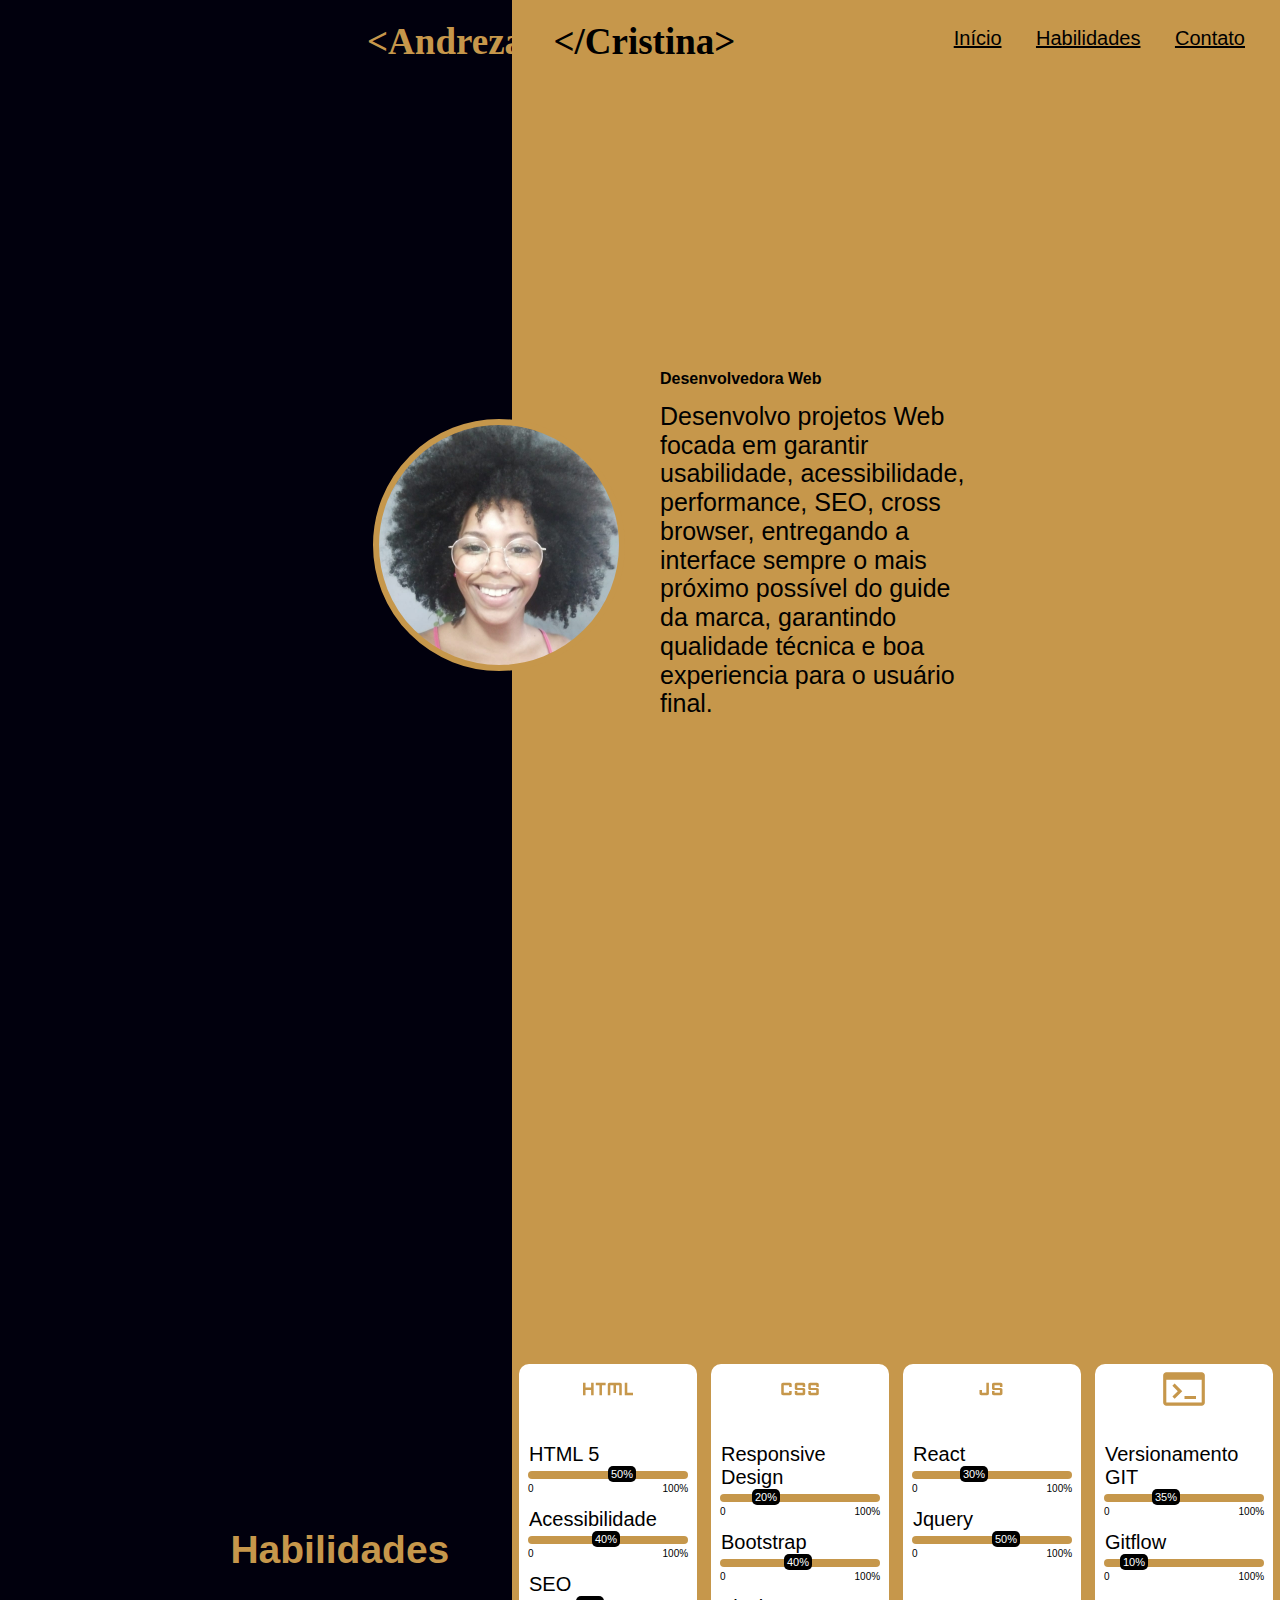
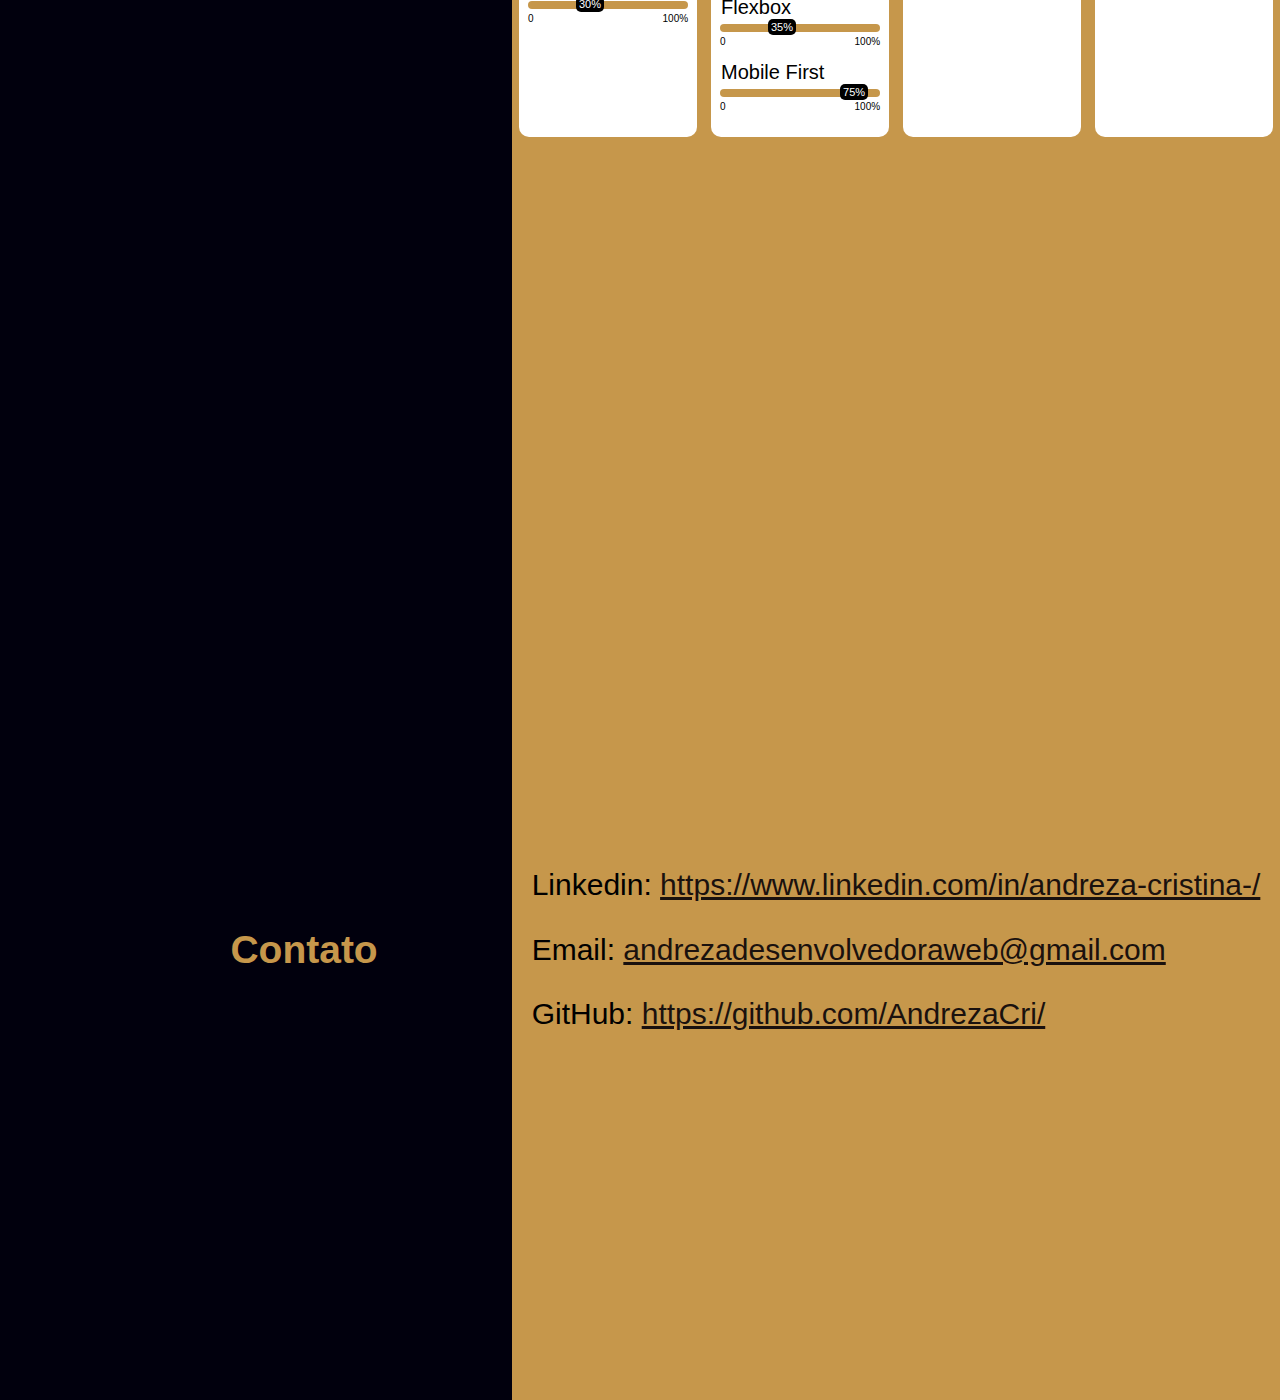
==== commit f4d2d719: "últimas confirmações no projeto" ====
--- a/index.html
+++ b/index.html
@@ -1,7 +1,7 @@
 <!DOCTYPE html>
 <html lang="pt-br">
     <head>
-        <title>Portfolio</title>
+        <title>Andreza-Desenvolvedora Web</title>
         <meta charset="utf-8">
         <meta name="description" content="Desenvolvimento Frontend focado em acessibilidade, usabilidade, perfomance, metricas e performance"/>
         <meta name="keywords" content="criação de sites, criação de sites,
@@ -15,7 +15,7 @@
         
     <body>
         <header class="header">
-
+            
             <h1 class="logo">
                 <a class="logo-item" href="#inicio">&lt;Andreza&gt; <span>&lt;/Cristina&gt;</span></a>
             </h1>
@@ -23,10 +23,15 @@
                 <span class="material-symbols-outlined" onclick="fecharMenu()">
                     close
                 </span>
-                <ul class="header-nav-list">
+                <ul class="header-nav-list desktop">
                     <li class="header-nav-list-item"><a href="#inicio">Início</a></li>
                     <li class="header-nav-list-item"><a href="#habilidades">Habilidades</a></li>
                     <li class="header-nav-list-item"><a href="#contato">Contato</a></li>
+                </ul>
+                <ul class="header-nav-list mobile">
+                    <li class="header-nav-list-item"><a href="javascript:void(0)" onclick="ancora('inicio')">Início</a></li>
+                    <li class="header-nav-list-item"><a href="javascript:void(0)" onclick="ancora('habilidades')">Habilidades</a></li>
+                    <li class="header-nav-list-item"><a href="javascript:void(0)" onclick="ancora('contato')">Contato</a></li>
                 </ul>
             </nav>
             <nav class="header-nav-mobile" >
@@ -126,10 +131,6 @@
                         GitHub:
                         <a href="https://github.com/AndrezaCri/" title="GitHub" target="_blank">https://github.com/AndrezaCri/</a>
                     </p>
-                    <p>
-                        Currículo:
-                        <a href="assets/curriculo.pdf" title="Currículo" target="_blank">CV</a>
-                    </p>
                 </div>  
                 <div class="conteudo-contato-mobile">
                     <a class="icones" href="https://www.linkedin.com/in/andreza-cristina-/" target="_blank">
@@ -138,18 +139,12 @@
                         <a class="icones" href="https://github.com/AndrezaCri/" target="_blank">
                         <img src="assets/github-logo.svg" alt="github-icon"/>
                     </a>
-                    <a class="icones-curriculo" href="assets/curriculo.pdf" target="_blank">
-                        <span class="material-symbols-outlined">
-                            description
-                        </span>
-                    </a>
                     <br>
                 </div>    
             </div>
               
         </div>
-        <script src="script.min.js"></script>
-
+        <script src="./js/script.js"></script>
     </body>
 
 
--- a/css/style.css
+++ b/css/style.css
@@ -252,6 +252,10 @@
 .conteudo-contato-mobile {
     display: none;
 }
+.header-nav-list.mobile{
+    display: none;
+
+}
 @media (max-width: 1024px){
     .header,
     body{
@@ -383,6 +387,14 @@
     .icones-curriculo .material-symbols-outlined img {
         font-size: 60%;
     }
+    .header-nav-list.desktop{
+        display: none;
+
+    }
+    .header-nav-list.mobile{
+        display: block;
+
+    }
 
 }
 @media (max-width: 700px){
